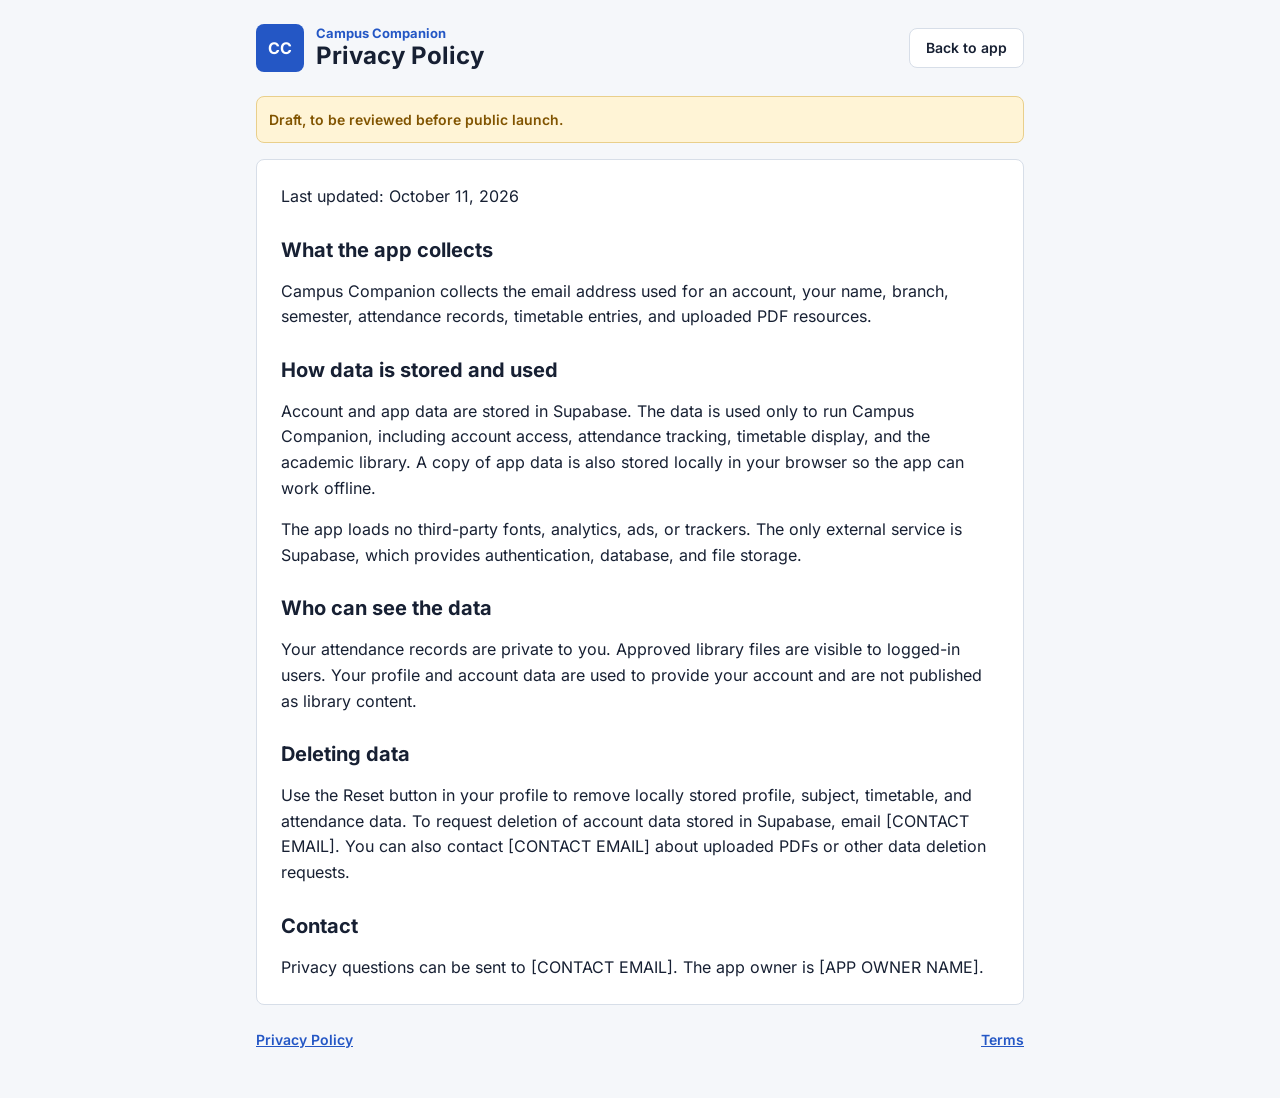
==== privacy.html @ 9fdbab42 "Initial commit" ====
<!DOCTYPE html>
<html lang="en">
  <head>
    <meta charset="UTF-8" />
    <meta name="viewport" content="width=device-width, initial-scale=1.0" />
    <title>Privacy Policy, Campus Companion</title>
    <meta name="description" content="Privacy Policy for Campus Companion." />
    <link rel="icon" href="favicon.svg" type="image/svg+xml" />
    <link rel="alternate icon" href="favicon.ico" type="image/x-icon" />
    <link rel="apple-touch-icon" href="icon-192.png" />
    <link rel="stylesheet" href="styles.css" />
  </head>
  <body>
    <main class="app-shell legal-page">
      <header class="topbar">
        <div class="brand-wrap">
          <div class="logo">CC</div>
          <div>
            <p class="eyebrow">Campus Companion</p>
            <h1>Privacy Policy</h1>
          </div>
        </div>
        <a class="secondary-btn" href="index.html">Back to app</a>
      </header>
      <p class="draft-notice">Draft, to be reviewed before public launch.</p>
      <article class="panel legal-card">
        <p>Last updated: October 11, 2026</p>
        <h2>What the app collects</h2>
        <p>Campus Companion collects the email address used for an account, your name, branch, semester, attendance records, timetable entries, and uploaded PDF resources.</p>
        <h2>How data is stored and used</h2>
        <p>Account and app data are stored in Supabase. The data is used only to run Campus Companion, including account access, attendance tracking, timetable display, and the academic library. A copy of app data is also stored locally in your browser so the app can work offline.</p>
        <p>The app loads no third-party fonts, analytics, ads, or trackers. The only external service is Supabase, which provides authentication, database, and file storage.</p>
        <h2>Who can see the data</h2>
        <p>Your attendance records are private to you. Approved library files are visible to logged-in users. Your profile and account data are used to provide your account and are not published as library content.</p>
        <h2>Deleting data</h2>
        <p>Use the Reset button in your profile to remove locally stored profile, subject, timetable, and attendance data. To request deletion of account data stored in Supabase, email [CONTACT EMAIL]. You can also contact [CONTACT EMAIL] about uploaded PDFs or other data deletion requests.</p>
        <h2>Contact</h2>
        <p>Privacy questions can be sent to [CONTACT EMAIL]. The app owner is [APP OWNER NAME].</p>
      </article>
      <footer class="app-footer">
        <a href="privacy.html">Privacy Policy</a>
        <a href="terms.html">Terms</a>
      </footer>
    </main>
  </body>
</html>
---- styles.css ----
@font-face {
  font-family: "Inter";
  font-style: normal;
  font-weight: 400;
  font-display: swap;
  src: url("fonts/inter-400-latin.woff2") format("woff2");
}

@font-face {
  font-family: "Inter";
  font-style: normal;
  font-weight: 600;
  font-display: swap;
  src: url("fonts/inter-600-latin.woff2") format("woff2");
}

@font-face {
  font-family: "Inter";
  font-style: normal;
  font-weight: 700;
  font-display: swap;
  src: url("fonts/inter-700-latin.woff2") format("woff2");
}

:root {
  --space-1: 4px;
  --space-2: 8px;
  --space-3: 12px;
  --space-4: 16px;
  --space-5: 24px;
  --space-6: 32px;
  --space-7: 48px;
  --text: #172033;
  --muted: #5e6b80;
  --border: #d7dee8;
  --background: #f5f7fa;
  --surface: #ffffff;
  --brand: #2457c5;
  --brand-dark: #173d91;
  --brand-light: #e9f0ff;
  --success: #176b45;
  --success-light: #e7f5ed;
  --warning: #815400;
  --warning-light: #fff4d6;
  --danger: #a62b32;
  --danger-light: #fdebed;
  --radius: 8px;
  --tag-radius: 4px;
  --control-height: 40px;
}

* {
  box-sizing: border-box;
}

html {
  min-width: 320px;
  font-family: "Inter", system-ui, -apple-system, "Segoe UI", sans-serif;
}

body {
  margin: 0;
  background: var(--background);
  color: var(--text);
  font-family: "Inter", system-ui, -apple-system, "Segoe UI", sans-serif;
  font-size: 16px;
  line-height: 1.5;
}

button,
input,
select,
textarea {
  font: inherit;
}

option {
  font-family: inherit;
}

button,
label[for] {
  cursor: pointer;
}

button:disabled {
  cursor: not-allowed;
}

h1,
h2,
h3,
h4,
p {
  margin: 0;
}

h1 {
  font-size: 24px;
  line-height: 1.25;
  font-weight: 700;
}

h2 {
  font-size: 24px;
  line-height: 1.25;
  font-weight: 700;
}

h3 {
  font-size: 20px;
  line-height: 1.3;
  font-weight: 700;
}

h4 {
  font-size: 16px;
  line-height: 1.4;
  font-weight: 700;
}

a {
  color: var(--brand);
  font-weight: 600;
}

.app-shell {
  width: min(100% - 48px, 1100px);
  margin: 0 auto;
  padding: var(--space-5) 0 var(--space-7);
}

.topbar {
  display: flex;
  align-items: center;
  justify-content: space-between;
  gap: var(--space-4);
  margin-bottom: var(--space-5);
}

.brand-wrap,
.profile-header {
  display: flex;
  align-items: center;
  gap: var(--space-3);
}

.logo,
.avatar {
  display: grid;
  place-items: center;
  flex: 0 0 auto;
  width: 48px;
  height: 48px;
  border-radius: var(--radius);
  background: var(--brand);
  color: #fff;
  font-weight: 700;
}

.avatar {
  width: 56px;
  height: 56px;
  font-size: 20px;
}

.eyebrow {
  color: var(--brand);
  font-size: 13px;
  font-weight: 700;
  line-height: 1.3;
}

.success {
  color: var(--success);
}

.warning {
  color: var(--warning);
}

.muted-note,
.subject-meta,
.resource-meta,
.admin-item-meta,
.axis,
.slot-time,
.disclaimer,
.intro-text,
.legal-consent,
.draft-notice,
.app-footer {
  color: var(--muted);
  font-size: 14px;
}

.main-nav {
  display: flex;
  align-items: center;
  gap: var(--space-5);
  margin-bottom: var(--space-5);
  border-bottom: 1px solid var(--border);
}

.nav-item {
  min-height: 48px;
  padding: 0 0 10px;
  border: 0;
  border-bottom: 2px solid transparent;
  background: transparent;
  color: var(--muted);
  font-size: 14px;
  font-weight: 600;
  transition: color 150ms ease, border-color 150ms ease;
}

.nav-item:hover,
.nav-item.active {
  border-bottom-color: var(--brand);
  color: var(--brand);
}

.page {
  display: none;
}

.page.active {
  display: block;
}

.panel,
.resource-card,
.admin-item,
.today-slot-card,
.pending-date-group,
.insight-item,
.history-item,
.stat-card,
.admin-stat-card {
  background: var(--surface);
  border: 1px solid var(--border);
  border-radius: var(--radius);
}

.panel {
  padding: var(--space-5);
}

.hero,
.intro-panel {
  display: flex;
  align-items: flex-start;
  justify-content: space-between;
  gap: var(--space-4);
}

.hero {
  background: var(--brand-light);
  border-color: #c6d7fb;
}

.hero-meta,
.button-row,
.button-row-wrap,
.admin-actions,
.slot-status-actions,
.resource-badges {
  display: flex;
  align-items: center;
  flex-wrap: wrap;
  gap: var(--space-2);
}

.hero-meta {
  color: var(--muted);
  font-size: 14px;
}

.stats-grid,
.content-grid,
.attendance-forms,
.library-grid,
.admin-stats {
  display: grid;
  align-items: start;
  gap: var(--space-4);
  margin-top: var(--space-4);
}

.stats-grid {
  grid-template-columns: repeat(4, minmax(0, 1fr));
}

.content-grid {
  grid-template-columns: minmax(0, 1.5fr) minmax(280px, 1fr);
}

.attendance-forms {
  grid-template-columns: repeat(3, minmax(0, 1fr));
}

.library-grid {
  grid-template-columns: repeat(3, minmax(0, 1fr));
}

.admin-stats {
  grid-template-columns: repeat(2, minmax(0, 1fr));
}

.stat-card,
.admin-stat-card {
  padding: var(--space-4);
}

.stat-card .label,
.admin-stat-card .label,
.profile-info-grid .label,
.profile-details .label {
  display: block;
  color: var(--muted);
  font-size: 13px;
  font-weight: 600;
}

.stat-card .value,
.admin-stat-card .value {
  margin-top: var(--space-2);
  font-size: 32px;
  line-height: 1.2;
  font-weight: 700;
}

.axis {
  margin-top: var(--space-1);
}

.panel-head,
.today-slot-top,
.subject-top,
.admin-item-top,
.intro-headline-row {
  display: flex;
  align-items: flex-start;
  justify-content: space-between;
  gap: var(--space-3);
}

.panel-head {
  margin-bottom: var(--space-4);
}

.today-card,
.pending-panel,
.intro-panel {
  margin-top: var(--space-4);
}

.today-slots-list,
.pending-list,
.subject-cards,
.weekly-summary,
.insight-list,
.history-list,
.admin-queue {
  display: grid;
  gap: var(--space-3);
}

.subject-cards {
  grid-template-columns: repeat(3, minmax(0, 1fr));
}

.subject-card,
.summary-day,
.today-slot-card,
.pending-date-group,
.insight-item,
.history-item,
.admin-item,
.resource-card {
  padding: var(--space-4);
}

.subject-card {
  border: 1px solid var(--border);
  border-radius: var(--radius);
}

.subject-name,
.slot-subject-name {
  font-weight: 700;
}

.progress-wrap {
  display: grid;
  gap: var(--space-2);
  margin: var(--space-3) 0 var(--space-2);
}

.progress-bar {
  height: 8px;
  overflow: hidden;
  border-radius: var(--tag-radius);
  background: var(--border);
}

.progress-bar > span {
  display: block;
  height: 100%;
  border-radius: var(--tag-radius);
  background: var(--brand);
}

.progress-row,
.subject-foot,
.summary-day,
.history-item {
  display: flex;
  align-items: center;
  justify-content: space-between;
  gap: var(--space-3);
}

.progress-row,
.subject-foot,
.summary-day small,
.history-meta span {
  color: var(--muted);
  font-size: 13px;
}

.subject-foot {
  align-items: flex-start;
}

.summary-day {
  border: 1px solid var(--border);
}

.field-group {
  display: grid;
  gap: var(--space-1);
}

.field-group label,
.checkbox-row {
  font-size: 14px;
  font-weight: 600;
}

.field-group input,
.field-group select,
.field-group textarea,
input[type="file"] {
  width: 100%;
  min-height: var(--control-height);
  padding: 0 var(--space-3);
  border: 1px solid var(--border);
  border-radius: var(--radius);
  background: var(--surface);
  color: var(--text);
}

.field-group textarea {
  min-height: 96px;
  padding-top: var(--space-2);
  padding-bottom: var(--space-2);
  resize: vertical;
}

input[type="file"] {
  display: flex;
  align-items: center;
  padding: var(--space-2) var(--space-3);
}

input:focus-visible,
select:focus-visible,
textarea:focus-visible,
button:focus-visible,
.file-label-btn:focus-visible {
  outline: 2px solid var(--brand);
  outline-offset: 2px;
}

.form-panel,
.onboarding-form,
.profile-edit-section {
  display: grid;
  gap: var(--space-4);
}

.form-grid-2,
.profile-info-grid {
  display: grid;
  grid-template-columns: repeat(2, minmax(0, 1fr));
  gap: var(--space-4);
}

.filters-row {
  display: grid;
  grid-template-columns: minmax(180px, 2fr) repeat(5, minmax(110px, 1fr));
  gap: var(--space-3);
  align-items: end;
}

.button-row-wrap {
  margin-top: var(--space-3);
}

.primary-btn,
.secondary-btn,
.link-btn,
.action-btn,
.file-label-btn {
  display: inline-flex;
  align-items: center;
  justify-content: center;
  flex: 0 0 auto;
  min-height: var(--control-height);
  gap: var(--space-2);
  padding: 0 var(--space-4);
  border: 1px solid transparent;
  border-radius: var(--radius);
  background: transparent;
  font-size: 14px;
  font-weight: 600;
  line-height: 1;
  text-decoration: none;
  white-space: nowrap;
  transition: background-color 150ms ease, border-color 150ms ease, color 150ms ease;
}

.primary-btn {
  background: var(--brand);
  color: #fff;
}

.primary-btn:hover {
  background: var(--brand-dark);
}

.secondary-btn,
.action-btn.secondary,
.file-label-btn {
  border-color: var(--border);
  background: var(--surface);
  color: var(--text);
}

.secondary-btn:hover,
.action-btn.secondary:hover,
.file-label-btn:hover {
  border-color: var(--brand);
  color: var(--brand);
}

.link-btn {
  min-height: auto;
  padding: 0;
  border: 0;
  color: var(--brand);
}

.action-btn {
  border-color: var(--brand);
  color: var(--brand);
}

.action-btn:hover {
  background: var(--brand-light);
}

.action-btn.warn,
.danger-btn {
  border-color: var(--danger);
  color: var(--danger);
}

.action-btn.warn:hover,
.danger-btn:hover {
  background: var(--danger-light);
}

.primary-btn:active,
.secondary-btn:active,
.action-btn:active {
  transform: translateY(1px);
}

.primary-btn:disabled,
.secondary-btn:disabled,
.action-btn:disabled {
  opacity: .5;
}

.small-btn {
  min-height: var(--control-height);
  padding: 0 var(--space-3);
}

.quick-present {
  border-color: var(--success);
  color: var(--success);
}

.quick-absent {
  border-color: var(--danger);
  color: var(--danger);
}

.quick-present:hover,
.today-slot-card:has(.status-pill.present) .quick-present,
.pending-slot-card:has(.status-pill.present) .quick-present {
  background: var(--success);
  color: #fff;
}

.quick-absent:hover,
.today-slot-card:has(.status-pill.absent) .quick-absent,
.pending-slot-card:has(.status-pill.absent) .quick-absent {
  background: var(--danger);
  color: #fff;
}

.slot-status-actions {
  margin-top: var(--space-3);
}

.slot-status-actions .action-btn {
  flex: 1 1 120px;
}

.badge,
.status-pill,
.demo-pill {
  display: inline-flex;
  align-items: center;
  justify-content: center;
  min-height: 24px;
  padding: 0 var(--space-2);
  border-radius: var(--tag-radius);
  background: var(--brand-light);
  color: var(--brand-dark);
  font-size: 13px;
  font-weight: 600;
  line-height: 1;
  white-space: nowrap;
}

.badge.success,
.status-pill.present,
.status-pill.approved {
  background: var(--success-light);
  color: var(--success);
}

.badge.warning,
.status-pill.unsure,
.status-pill.pending {
  background: var(--warning-light);
  color: var(--warning);
}

.badge.danger,
.status-pill.absent,
.status-pill.rejected {
  background: var(--danger-light);
  color: var(--danger);
}

.status-pill.cancelled,
.status-pill.unrecorded,
.badge.neutral {
  background: #eef1f5;
  color: var(--muted);
}

.history-meta strong {
  display: block;
}

.history-meta span {
  display: block;
}

.resource-card {
  display: grid;
  align-content: start;
  gap: var(--space-2);
}

.resource-badges {
  margin-top: var(--space-2);
}

.admin-actions {
  margin-top: var(--space-2);
}

.admin-queue {
  margin-top: var(--space-4);
}

.profile-card {
  max-width: 720px;
  margin: var(--space-4) auto 0;
}

.profile-info-grid {
  margin-top: var(--space-4);
  padding: var(--space-4);
  border: 1px solid var(--border);
  border-radius: var(--radius);
}

.profile-info-grid strong {
  font-weight: 600;
}

.divider {
  margin: var(--space-5) 0;
  border: 0;
  border-top: 1px solid var(--border);
}

.checkbox-row {
  display: flex;
  align-items: flex-start;
  gap: var(--space-2);
  color: var(--muted);
}

.checkbox-row input {
  width: 20px;
  height: 20px;
  flex: 0 0 20px;
  margin: 0;
  accent-color: var(--brand);
}

.empty-state {
  padding: var(--space-4);
  border: 1px dashed var(--border);
  border-radius: var(--radius);
  color: var(--muted);
  font-size: 14px;
  text-align: center;
}

.feedback-msg {
  color: var(--success);
  font-size: 13px;
  font-weight: 600;
}

.feedback-msg.error {
  color: var(--danger);
}

.onboarding-overlay {
  position: fixed;
  inset: 0;
  z-index: 1000;
  display: grid;
  place-items: center;
  overflow-y: auto;
  padding: var(--space-4);
  background: rgba(23, 32, 51, .72);
}

.onboarding-card {
  width: min(100%, 420px);
  padding: var(--space-5);
}

.onboarding-card .full-width-btn {
  width: 100%;
}

.full-width-btn {
  width: 100%;
}

.legal-page {
  max-width: 768px;
}

.legal-card {
  display: grid;
  gap: var(--space-4);
  line-height: 1.6;
}

.legal-card h2 {
  margin-top: var(--space-3);
  font-size: 20px;
}

.draft-notice {
  margin-bottom: var(--space-4);
  padding: var(--space-3);
  border: 1px solid #e9cf8b;
  border-radius: var(--radius);
  background: var(--warning-light);
  color: var(--warning);
  font-weight: 600;
}

.app-footer {
  display: flex;
  justify-content: space-between;
  gap: var(--space-3);
  flex-wrap: wrap;
  margin-top: var(--space-5);
}

.app-footer nav {
  display: flex;
  gap: var(--space-4);
}

.hidden {
  display: none !important;
}

@media (min-width: 900px) {
  .subject-cards {
    grid-template-columns: repeat(3, minmax(0, 1fr));
  }
}

@media (min-width: 641px) and (max-width: 899px) {
  .subject-cards,
  .library-grid {
    grid-template-columns: repeat(2, minmax(0, 1fr));
  }

  .attendance-forms {
    grid-template-columns: repeat(2, minmax(0, 1fr));
  }

  .filters-row {
    grid-template-columns: repeat(3, minmax(0, 1fr));
  }
}

@media (max-width: 640px) {
  :root {
    --control-height: 44px;
  }

  body {
    padding-bottom: 72px;
  }

  .app-shell {
    width: min(100% - 32px, 1100px);
    padding-top: var(--space-4);
    padding-bottom: var(--space-5);
  }

  .topbar,
  .hero,
  .intro-panel,
  .history-item {
    align-items: flex-start;
    flex-direction: column;
  }

  .topbar .button-row-wrap {
    width: 100%;
  }

  .main-nav {
    position: fixed;
    right: 0;
    bottom: 0;
    left: 0;
    z-index: 50;
    display: grid;
    grid-template-columns: repeat(4, 1fr);
    gap: 0;
    min-height: 56px;
    margin: 0;
    padding: 0 8px env(safe-area-inset-bottom);
    border: 0;
    background: var(--surface);
    box-shadow: 0 -1px 0 var(--border);
  }

  .nav-item {
    min-height: 48px;
    padding: 0 4px;
    border-bottom: 2px solid transparent;
    font-size: 13px;
  }

  .nav-item[data-section="admin"] {
    display: none;
  }

  .stats-grid,
  .content-grid,
  .attendance-forms,
  .library-grid,
  .admin-stats,
  .subject-cards {
    grid-template-columns: 1fr;
  }

  .panel {
    padding: var(--space-4);
  }

  .form-grid-2,
  .profile-info-grid,
  .filters-row {
    grid-template-columns: 1fr;
  }

  .button-row > *,
  .onboarding-form .button-row-wrap > * {
    flex: 1 1 100%;
  }

  .full-width-btn {
    width: 100%;
  }

  .slot-status-actions .action-btn {
    flex: 1 1 calc(50% - var(--space-2));
  }

  .legal-page .topbar {
    flex-direction: row;
  }
}
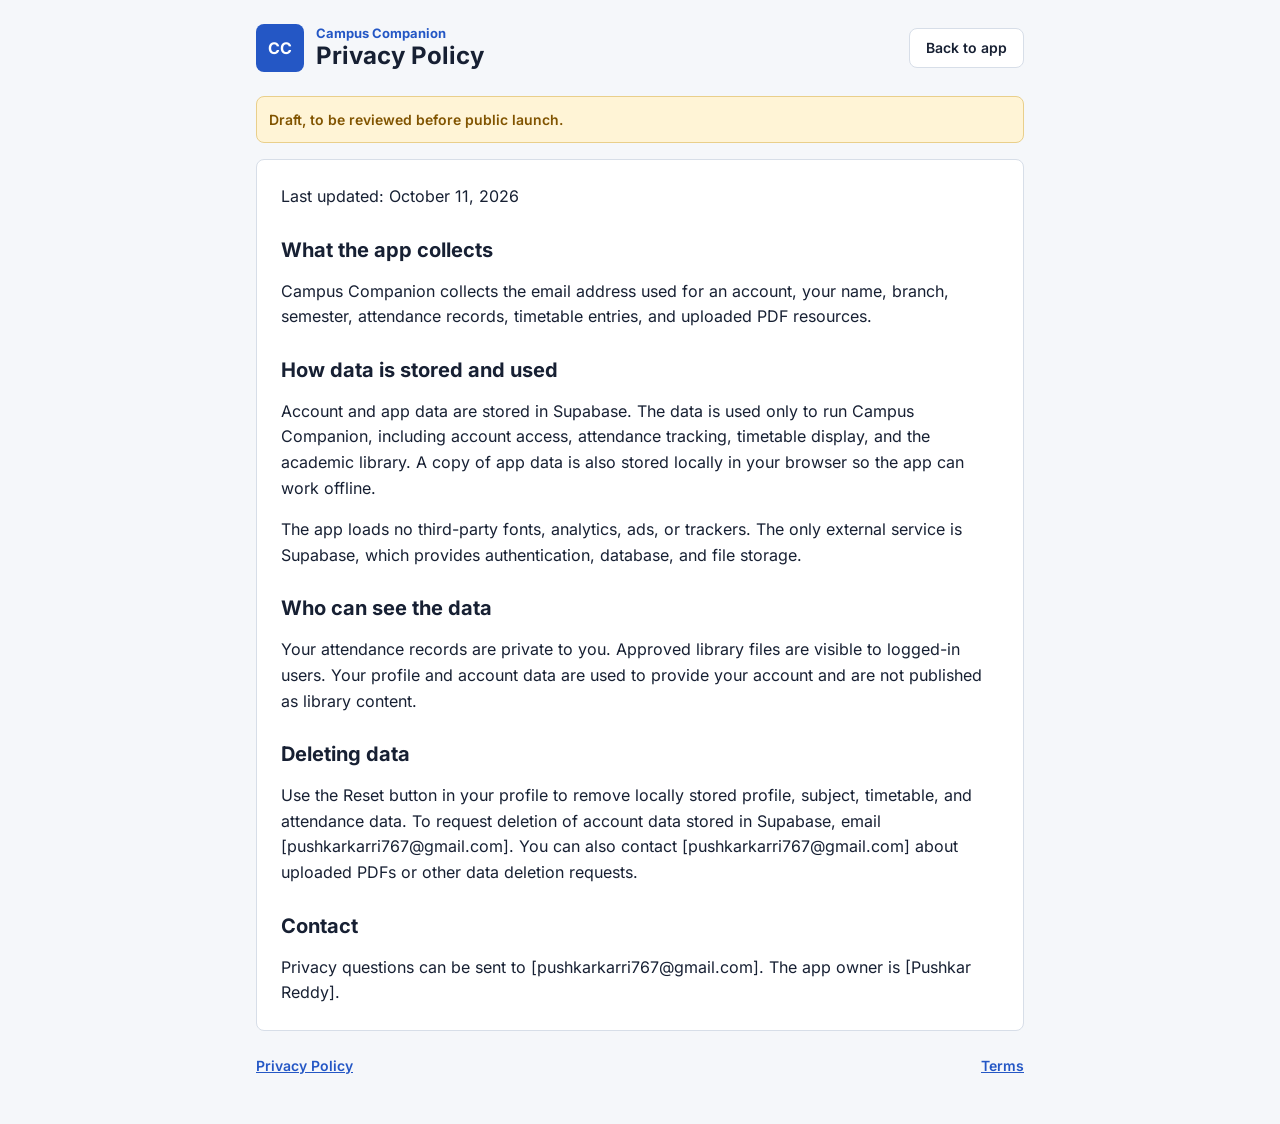
==== commit e4608c8f: "Fill contact details" ====
--- a/privacy.html
+++ b/privacy.html
@@ -1,46 +1,56 @@
 <!DOCTYPE html>
 <html lang="en">
-  <head>
-    <meta charset="UTF-8" />
-    <meta name="viewport" content="width=device-width, initial-scale=1.0" />
-    <title>Privacy Policy, Campus Companion</title>
-    <meta name="description" content="Privacy Policy for Campus Companion." />
-    <link rel="icon" href="favicon.svg" type="image/svg+xml" />
-    <link rel="alternate icon" href="favicon.ico" type="image/x-icon" />
-    <link rel="apple-touch-icon" href="icon-192.png" />
-    <link rel="stylesheet" href="styles.css" />
-  </head>
-  <body>
-    <main class="app-shell legal-page">
-      <header class="topbar">
-        <div class="brand-wrap">
-          <div class="logo">CC</div>
-          <div>
-            <p class="eyebrow">Campus Companion</p>
-            <h1>Privacy Policy</h1>
-          </div>
+
+<head>
+  <meta charset="UTF-8" />
+  <meta name="viewport" content="width=device-width, initial-scale=1.0" />
+  <title>Privacy Policy, Campus Companion</title>
+  <meta name="description" content="Privacy Policy for Campus Companion." />
+  <link rel="icon" href="favicon.svg" type="image/svg+xml" />
+  <link rel="alternate icon" href="favicon.ico" type="image/x-icon" />
+  <link rel="apple-touch-icon" href="icon-192.png" />
+  <link rel="stylesheet" href="styles.css" />
+</head>
+
+<body>
+  <main class="app-shell legal-page">
+    <header class="topbar">
+      <div class="brand-wrap">
+        <div class="logo">CC</div>
+        <div>
+          <p class="eyebrow">Campus Companion</p>
+          <h1>Privacy Policy</h1>
         </div>
-        <a class="secondary-btn" href="index.html">Back to app</a>
-      </header>
-      <p class="draft-notice">Draft, to be reviewed before public launch.</p>
-      <article class="panel legal-card">
-        <p>Last updated: October 11, 2026</p>
-        <h2>What the app collects</h2>
-        <p>Campus Companion collects the email address used for an account, your name, branch, semester, attendance records, timetable entries, and uploaded PDF resources.</p>
-        <h2>How data is stored and used</h2>
-        <p>Account and app data are stored in Supabase. The data is used only to run Campus Companion, including account access, attendance tracking, timetable display, and the academic library. A copy of app data is also stored locally in your browser so the app can work offline.</p>
-        <p>The app loads no third-party fonts, analytics, ads, or trackers. The only external service is Supabase, which provides authentication, database, and file storage.</p>
-        <h2>Who can see the data</h2>
-        <p>Your attendance records are private to you. Approved library files are visible to logged-in users. Your profile and account data are used to provide your account and are not published as library content.</p>
-        <h2>Deleting data</h2>
-        <p>Use the Reset button in your profile to remove locally stored profile, subject, timetable, and attendance data. To request deletion of account data stored in Supabase, email [CONTACT EMAIL]. You can also contact [CONTACT EMAIL] about uploaded PDFs or other data deletion requests.</p>
-        <h2>Contact</h2>
-        <p>Privacy questions can be sent to [CONTACT EMAIL]. The app owner is [APP OWNER NAME].</p>
-      </article>
-      <footer class="app-footer">
-        <a href="privacy.html">Privacy Policy</a>
-        <a href="terms.html">Terms</a>
-      </footer>
-    </main>
-  </body>
-</html>
+      </div>
+      <a class="secondary-btn" href="index.html">Back to app</a>
+    </header>
+    <p class="draft-notice">Draft, to be reviewed before public launch.</p>
+    <article class="panel legal-card">
+      <p>Last updated: October 11, 2026</p>
+      <h2>What the app collects</h2>
+      <p>Campus Companion collects the email address used for an account, your name, branch, semester, attendance
+        records, timetable entries, and uploaded PDF resources.</p>
+      <h2>How data is stored and used</h2>
+      <p>Account and app data are stored in Supabase. The data is used only to run Campus Companion, including account
+        access, attendance tracking, timetable display, and the academic library. A copy of app data is also stored
+        locally in your browser so the app can work offline.</p>
+      <p>The app loads no third-party fonts, analytics, ads, or trackers. The only external service is Supabase, which
+        provides authentication, database, and file storage.</p>
+      <h2>Who can see the data</h2>
+      <p>Your attendance records are private to you. Approved library files are visible to logged-in users. Your profile
+        and account data are used to provide your account and are not published as library content.</p>
+      <h2>Deleting data</h2>
+      <p>Use the Reset button in your profile to remove locally stored profile, subject, timetable, and attendance data.
+        To request deletion of account data stored in Supabase, email [pushkarkarri767@gmail.com]. You can also contact
+        [pushkarkarri767@gmail.com] about uploaded PDFs or other data deletion requests.</p>
+      <h2>Contact</h2>
+      <p>Privacy questions can be sent to [pushkarkarri767@gmail.com]. The app owner is [Pushkar Reddy].</p>
+    </article>
+    <footer class="app-footer">
+      <a href="privacy.html">Privacy Policy</a>
+      <a href="terms.html">Terms</a>
+    </footer>
+  </main>
+</body>
+
+</html>
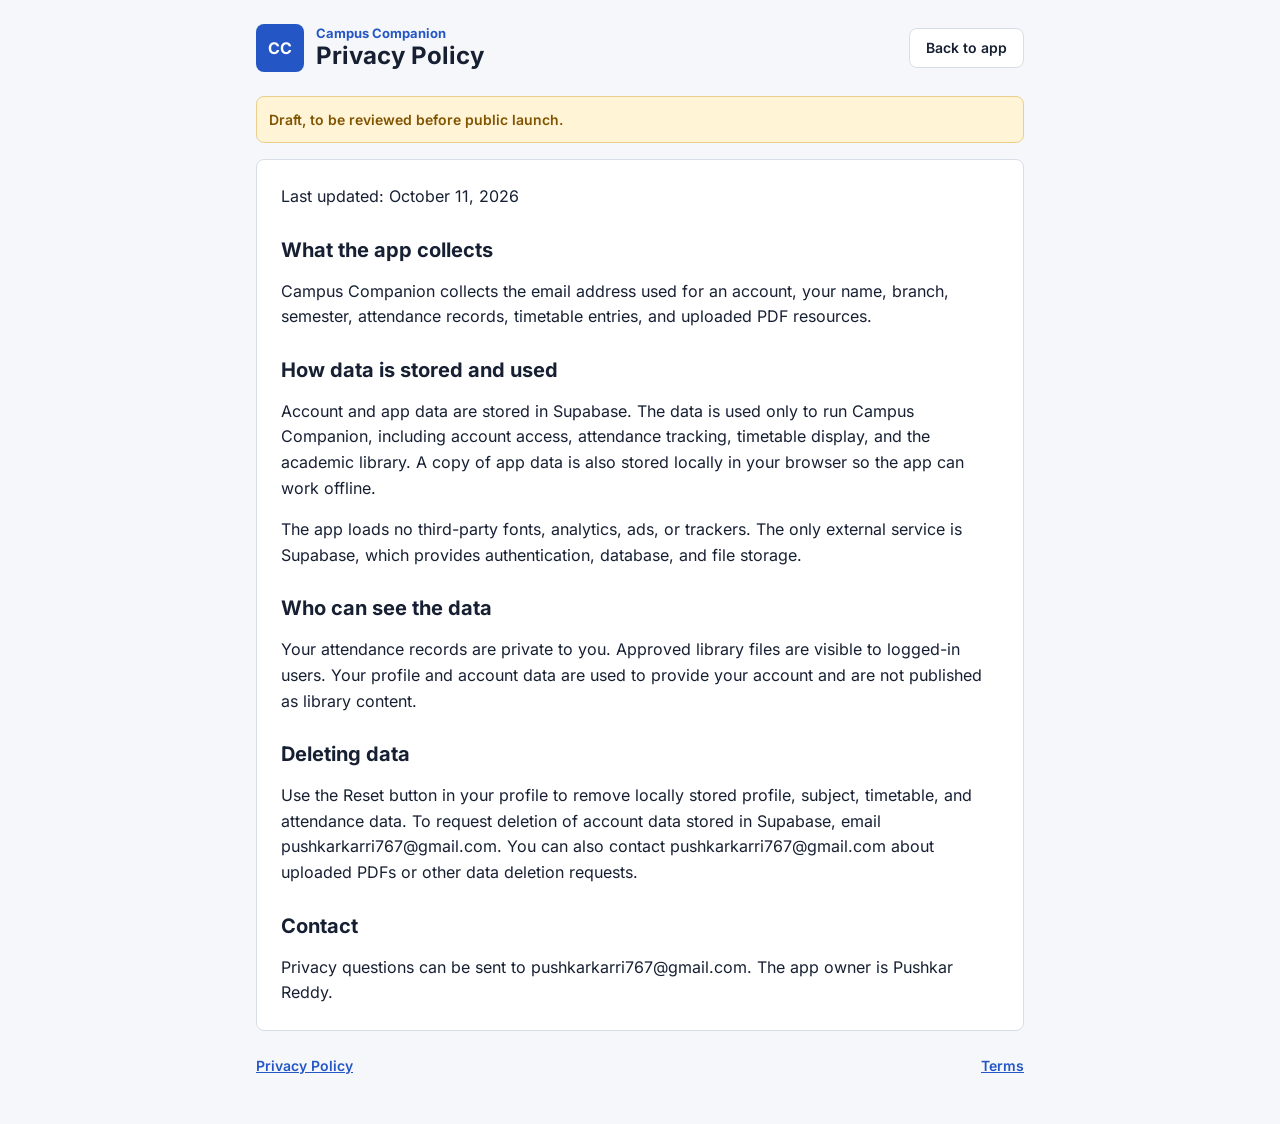
==== commit 6888d71c: "Remove brackets from contact details" ====
--- a/privacy.html
+++ b/privacy.html
@@ -41,10 +41,10 @@
         and account data are used to provide your account and are not published as library content.</p>
       <h2>Deleting data</h2>
       <p>Use the Reset button in your profile to remove locally stored profile, subject, timetable, and attendance data.
-        To request deletion of account data stored in Supabase, email [pushkarkarri767@gmail.com]. You can also contact
-        [pushkarkarri767@gmail.com] about uploaded PDFs or other data deletion requests.</p>
+        To request deletion of account data stored in Supabase, email pushkarkarri767@gmail.com. You can also contact
+        pushkarkarri767@gmail.com about uploaded PDFs or other data deletion requests.</p>
       <h2>Contact</h2>
-      <p>Privacy questions can be sent to [pushkarkarri767@gmail.com]. The app owner is [Pushkar Reddy].</p>
+      <p>Privacy questions can be sent to pushkarkarri767@gmail.com. The app owner is Pushkar Reddy.</p>
     </article>
     <footer class="app-footer">
       <a href="privacy.html">Privacy Policy</a>
